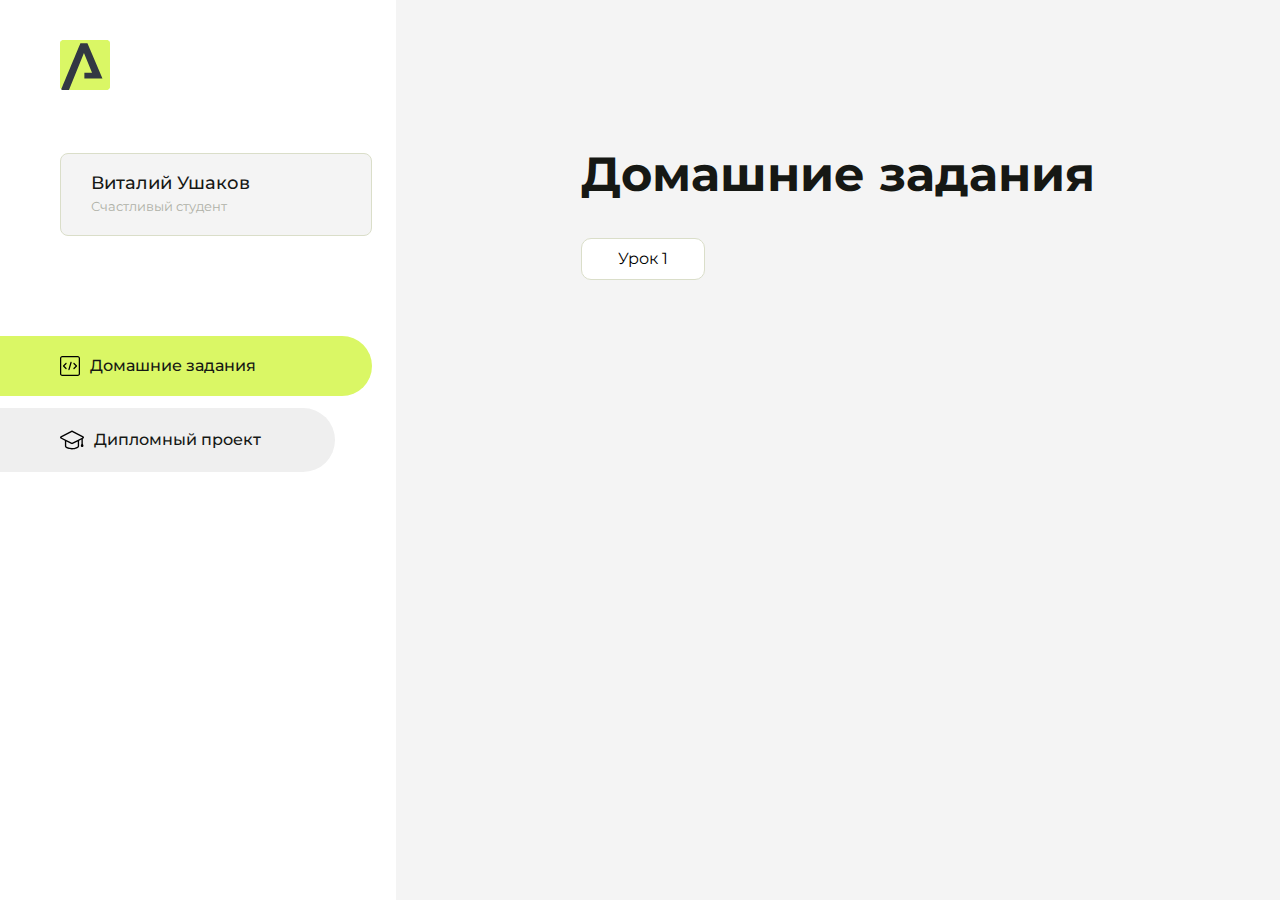
==== index.html @ c11577e5 "Add files via upload" ====
<!DOCTYPE html>
<html lang="en">
<head>
    <meta charset="UTF-8">
    <meta name="viewport" content="width=device-width, initial-scale=1.0">
    <title>Домашняя работа</title>
    <link rel="shortcut icon" href="src/logo.ico" type="image/x-icon">
    <link rel="preconnect" href="https://fonts.googleapis.com">
    <link rel="preconnect" href="https://fonts.gstatic.com" crossorigin>
    <link href="https://fonts.googleapis.com/css2?family=Montserrat:wght@400;500;700&family=Rubik:wght@500&display=swap"
          rel="stylesheet">
    <link rel="stylesheet" href="src/style.css">
</head>
<body id="body">
<div class="overlay" id="overlay"></div>
<div class="layout">
    <div class="burger" id="burger">
        <svg viewBox="0 0 24 24" fill="none" xmlns="http://www.w3.org/2000/svg">
            <g id="SVGRepo_bgCarrier" stroke-width="0"></g>
            <g id="SVGRepo_tracerCarrier" stroke-linecap="round" stroke-linejoin="round"></g>
            <g id="SVGRepo_iconCarrier">
                <path d="M4 18L20 18" stroke="#DAF765" stroke-width="2" stroke-linecap="round"></path>
                <path d="M4 12L20 12" stroke="#DAF765" stroke-width="2" stroke-linecap="round"></path>
                <path d="M4 6L20 6" stroke="#DAF765" stroke-width="2" stroke-linecap="round"></path>
            </g>
        </svg>
    </div>
    <aside class="sidebar" id="sidebar">
        <div class="sidebar__inner">
            <div class="logo">
                <svg width="50" height="50" viewBox="0 0 50 50" fill="none" xmlns="http://www.w3.org/2000/svg">
                    <g clip-path="url(#clip0_513_74730)">
                        <path d="M46.17 -0.257004H3.83C1.57281 -0.257004 -0.257 1.57281 -0.257 3.83V46.17C-0.257 48.4272 1.57281 50.257 3.83 50.257H46.17C48.4272 50.257 50.257 48.4272 50.257 46.17V3.83C50.257 1.57281 48.4272 -0.257004 46.17 -0.257004Z"
                              fill="#DAF765"/>
                        <path d="M24.375 38.4H42.461L27.441 3.1585H20.4355C20.4355 3.1585 6.7895 35.881 1.1945 49.294C2.015 50.0275 3.0945 50.257 3.6945 50.257H8.8445L23.954 13.07L32.0465 32.8285H24.375V38.4Z"
                              fill="#323843"/>
                    </g>
                    <defs>
                        <clipPath id="clip0_513_74730">
                            <rect width="50" height="50" fill="white"/>
                        </clipPath>
                    </defs>
                </svg>
            </div>
            <div class="sidebar__user">
                <div class="sidebar__name">Виталий Ушаков</div>
                <div class="sidebar__text">Счастливый студент</div>
            </div>
            <div class="sidebar__tabs">
                <div class="sidebar__item">
                    <button class="sidebar__button active" id="tasks">
                        <svg xmlns="http://www.w3.org/2000/svg" width="20" height="20" viewBox="0 0 20 20" fill="none">
                            <g clip-path="url(#clip0_704_74543)">
                                <path d="M17.7083 20H2.29167C1.0275 20 0 18.9725 0 17.7083V2.29167C0 1.0275 1.0275 0 2.29167 0H17.7083C18.9725 0 20 1.0275 20 2.29167V17.7083C20 18.9725 18.9725 20 17.7083 20ZM2.29167 1.25C1.7175 1.25 1.25 1.7175 1.25 2.29167V17.7083C1.25 18.2825 1.7175 18.75 2.29167 18.75H17.7083C18.2825 18.75 18.75 18.2825 18.75 17.7083V2.29167C18.75 1.7175 18.2825 1.25 17.7083 1.25H2.29167Z"
                                      fill="black"/>
                                <path d="M6.04167 13.125C5.88167 13.125 5.72167 13.0642 5.6 12.9417L3.1 10.4417C2.85583 10.1975 2.85583 9.80167 3.1 9.5575L5.6 7.0575C5.84417 6.81333 6.24 6.81333 6.48417 7.0575C6.72833 7.30167 6.72833 7.6975 6.48417 7.94167L4.42583 10L6.48417 12.0583C6.72833 12.3025 6.72833 12.6983 6.48417 12.9425C6.36167 13.0642 6.20167 13.125 6.04167 13.125Z"
                                      fill="black"/>
                                <path d="M8.95833 14.1667C8.9 14.1667 8.84 14.1583 8.78167 14.1417C8.45083 14.0442 8.26083 13.6967 8.35833 13.3658L10.4417 6.28251C10.5392 5.95084 10.8892 5.76417 11.2175 5.85917C11.5483 5.95667 11.7383 6.30417 11.6408 6.63501L9.5575 13.7183C9.47833 13.9908 9.22833 14.1667 8.95833 14.1667Z"
                                      fill="black"/>
                                <path d="M13.9583 13.125C13.7983 13.125 13.6383 13.0642 13.5167 12.9417C13.2725 12.6975 13.2725 12.3017 13.5167 12.0575L15.575 9.99916L13.5167 7.94083C13.2725 7.69666 13.2725 7.30083 13.5167 7.05666C13.7608 6.81249 14.1567 6.81249 14.4008 7.05666L16.9008 9.55666C17.145 9.80083 17.145 10.1967 16.9008 10.4408L14.4008 12.9408C14.2783 13.0642 14.1183 13.125 13.9583 13.125Z"
                                      fill="black"/>
                            </g>
                            <defs>
                                <clipPath id="clip0_704_74543">
                                    <rect width="20" height="20" fill="white"/>
                                </clipPath>
                            </defs>
                        </svg>
                        <span>Домашние задания</span></button>
                </div>
                <div class="sidebar__item">
                    <button class="sidebar__button" id="diplom">
                        <svg xmlns="http://www.w3.org/2000/svg" width="24" height="24" viewBox="0 0 24 24" fill="none">
                            <g clip-path="url(#clip0_704_74553)">
                                <path d="M23.2628 10.5971C23.7176 10.365 24 9.90375 24 9.39337C24 8.883 23.7176 8.42175 23.2628 8.18962L12.6135 2.75362C12.2291 2.55824 11.7705 2.55787 11.3854 2.75399L0.736875 8.19C0.282375 8.42175 0 8.883 0 9.39337C0 9.90375 0.282375 10.365 0.736875 10.5971L4.89038 12.7177V18.2074C4.89038 19.8154 8.412 21.393 12 21.393C15.5884 21.393 19.1096 19.815 19.1096 18.2074V12.7174L21.4609 11.517V15.8017L20.901 17.2305C20.7409 17.6389 20.7934 18.0994 21.0405 18.4616C21.2876 18.8246 21.6979 19.041 22.1366 19.041C22.5754 19.041 22.9852 18.8246 23.2324 18.462C23.4795 18.099 23.532 17.6385 23.3719 17.2301L22.8124 15.8021V10.827L23.2628 10.5971ZM17.7623 18.1721C17.6198 18.6375 15.3491 20.0419 12 20.0419C8.65088 20.0419 6.38025 18.6375 6.2415 18.2074V12.3037L6.23887 12.3019C6.23812 12.057 6.1065 11.8207 5.87325 11.7019L1.3515 9.39337L12 3.95737L22.6489 9.39337L12 14.8294L5.87325 11.7019C5.54063 11.5331 4.6695 11.6674 4.5 12C4.33012 12.3322 4.55813 12.5479 4.89038 12.7177L11.3857 16.0331C11.5781 16.1314 11.7889 16.1805 12 16.1805C12.2107 16.1805 12.4222 16.1314 12.6146 16.0331L17.7593 13.407L17.7623 18.1721Z"
                                      fill="black"/>
                            </g>
                            <defs>
                                <clipPath id="clip0_704_74553">
                                    <rect width="24" height="24" fill="white"/>
                                </clipPath>
                            </defs>
                        </svg>
                        <span>Дипломный проект</span></button>
                </div>
            </div>
        </div>

    </aside>
    <div class="content">
        <div class="container">
            <div class="content__block" id="tasksBlock">
                <div class="content__title">Домашние задания</div>
                <ul class="content__list">
                    <li class="content__list-item">
                        <a href="lesson1/index.html">Урок 1</a>
                    </li>
                </ul>
            </div>
            <div class="content__block hidden" id="diplomBlock">
                <div class="content__title">Дипломный проект</div>
                <div class="content__list-diplom">
                    <a href="ПАПКА-С-НОМЕРОМ-УРОКА">Ссылка на ДЗ</a>
                </div>
                <div class="content__decor">
                    <div class="content__decor-text">Давай проверим, чему ты научился!</div>
                    <div class="content__decor-img">
                        <img src="src/decor.png" alt="decor">
                    </div>
                </div>
            </div>
        </div>
    </div>
</div>
<script src="src/index.js"></script>
</body>
</html>
---- src/style.css ----
*{padding: 0;margin: 0;border: 0;}
*,*:before,*:after{-webkit-box-sizing: border-box;box-sizing: border-box;}
:focus,:active{outline: none;}
a:focus,a:active{outline: none;}
nav,footer,header,aside{display: block;}
html,body{
    height:100%;width:100%;
    font-size:100%;line-height:1;-ms-text-size-adjust:100%;-moz-text-size-adjust:100%;-webkit-text-size-adjust:100%;}
input,button,textarea{font-family:inherit;}
input::-ms-clear{display: none;}
button{cursor: pointer;}
button::-moz-focus-inner{padding:0;border:0;}
a,a:visited{text-decoration: none;}
a:hover{text-decoration: none;}
ul li{list-style: none;}
img{vertical-align: top;}
h1,h2,h3,h4,h5,h6{font-size:inherit;font-weight: inherit;}
a{color:inherit;}



body {
    font-family: "Montserrat",SansSerif;
    color: black;
}

body.overflow {
    overflow: hidden;
}



.layout {
    display: -webkit-box;
    display: -ms-flexbox;
    display: flex;
    min-height: 100vh;
}

.sidebar {
    padding: 40px 24px 40px 0;
    -ms-flex-negative: 0;
    flex-shrink: 0;
    background-color: white;
}



.content {
    -webkit-box-flex: 1;
    -ms-flex-positive: 1;
    flex-grow: 1;
    background-color: #F4F4F4;
}

.container {
    display: -webkit-box;
    display: -ms-flexbox;
    display: flex;
    -webkit-box-orient: vertical;
    -webkit-box-direction: normal;
    -ms-flex-direction: column;
    flex-direction: column;
    -webkit-box-pack: center;
    -ms-flex-pack: center;
    justify-content: center;
    -webkit-box-align: center;
    -ms-flex-align: center;
    align-items: center;
    padding: 150px 60px 80px 60px;
}


.logo {
    margin-left: 60px;
    margin-bottom: 60px;
}

.sidebar__user {
    background-color: #F4F4F4;
    padding: 20px 30px;
    margin-left: 60px;
    margin-bottom: 100px;
    border-radius: 8px;
    border: 1px solid #DADEC9;
}

.sidebar__name {
    color:#161814;
    font-size: 18px;
    font-weight: 500;
    margin-bottom: 6px;
}

.sidebar__text {
    color: #AFB1A7;
    font-size: 13px;
    font-weight: 400;
    line-height: 130%; /* 16.9px */
}

.sidebar__item {
    width: 372px;
}

.sidebar__button {
    display: -webkit-box;
    display: -ms-flexbox;
    display: flex;
    -webkit-box-align: center;
    -ms-flex-align: center;
    align-items: center;
    gap: 10px;
    padding: 20px 60px;
    margin-bottom: 12px;
    border-radius: 0px 100px 100px 0px;
    -webkit-transition: all .5s;
    -o-transition: all .5s;
    transition: all .5s;
    cursor: pointer;
    width: 90%;
    color:#161814;
    font-size: 16px;
    font-weight: 500;
}

.sidebar__button.active , .sidebar__button:hover {
    width: 100%;
    background-color: #DAF765;
}


.content__title {
    color: #161814;
    font-size: 48px;
    font-weight: 700;
    margin-bottom: 40px;
}

.content__list {
    display: -webkit-box;
    display: -ms-flexbox;
    display: flex;
    -webkit-box-align: center;
    -ms-flex-align: center;
    align-items: center;
    -ms-flex-wrap: wrap;
    flex-wrap: wrap;
    gap: 20px;
}



.content__list-item  {
    cursor: pointer;
    padding: 12px 18px;
    background-color: #fff;
    border-radius: 10px;
    border: 1px solid #DADEC9;
    -webkit-transition: all .3s;
    -o-transition: all .3s;
    transition: all .3s;
}

.content__list-item:hover,.content__list-diplom:hover {
    background-color: #AFB1A7;
}

li a {
    padding: 12px 18px;

}


.content__list-diplom {
    -webkit-transition: all .3s;
    -o-transition: all .3s;
    transition: all .3s;
    display: inline-block;
    padding: 12px 18px;
    background-color: #fff;
    border-radius: 10px;
    border: 1px solid #DADEC9;
}

.content__decor {
    display: -webkit-box;
    display: -ms-flexbox;
    display: flex;
    -webkit-box-align: center;
    -ms-flex-align: center;
    align-items: center;
}

.content__decor-text {
    color:#BEDD44;
    font-size: 36px;
    font-weight: 700;
    line-height: 110%; /* 39.6px */
}

.content__block {
    max-width: 1200px;
}

.content__block.hidden {
    display: none;
}

.content__decor-img img{
    width: 100%;
}

.burger {
    display: none;
    padding: 5px;
    position: fixed;
    top: 3%;
    right: 7%;
    width: 40px;
    height: 40px;
    background-color: #161814;
    border-radius: 50%;
    z-index: 10;
    border: 1px solid #DAF765;
}

@media (max-width: 768px) {
    .burger {
        display: block;
    }

    .sidebar {
        -webkit-transition: all .3s;
        -o-transition: all .3s;
        transition: all .3s;
        -webkit-transform: translateX(-100%);
        -ms-transform: translateX(-100%);
        transform: translateX(-100%);
        position: fixed;
        top: 0;
        left: 0;
        bottom: 0;
        z-index: 5;
    }

    .sidebar.show {
        -webkit-transform: translateX(0%);
        -ms-transform: translateX(0%);
        transform: translateX(0%);
    }

    .overlay {
        opacity: 0;
        pointer-events: none;
        -webkit-transition: all .3s;
        -o-transition: all .3s;
        transition: all .3s;
        position: absolute;
        top: 0;
        right: 0;
        left: 0;
        bottom: 0;
        z-index: 3;
        background-color: #000000e0;
    }

    .overlay.show {
        opacity: 1;
        pointer-events: all;
    }

    .container {
        padding: 40px 20px;
        min-height: 100%;
    }

    .content__decor {
        margin-top: 20px;
        -webkit-box-orient: vertical;
        -webkit-box-direction: normal;
        -ms-flex-direction: column;
        flex-direction: column;
    }
}

@media (max-width: 400px) {
    .sidebar__user {
        margin-left: 0;
    }
}
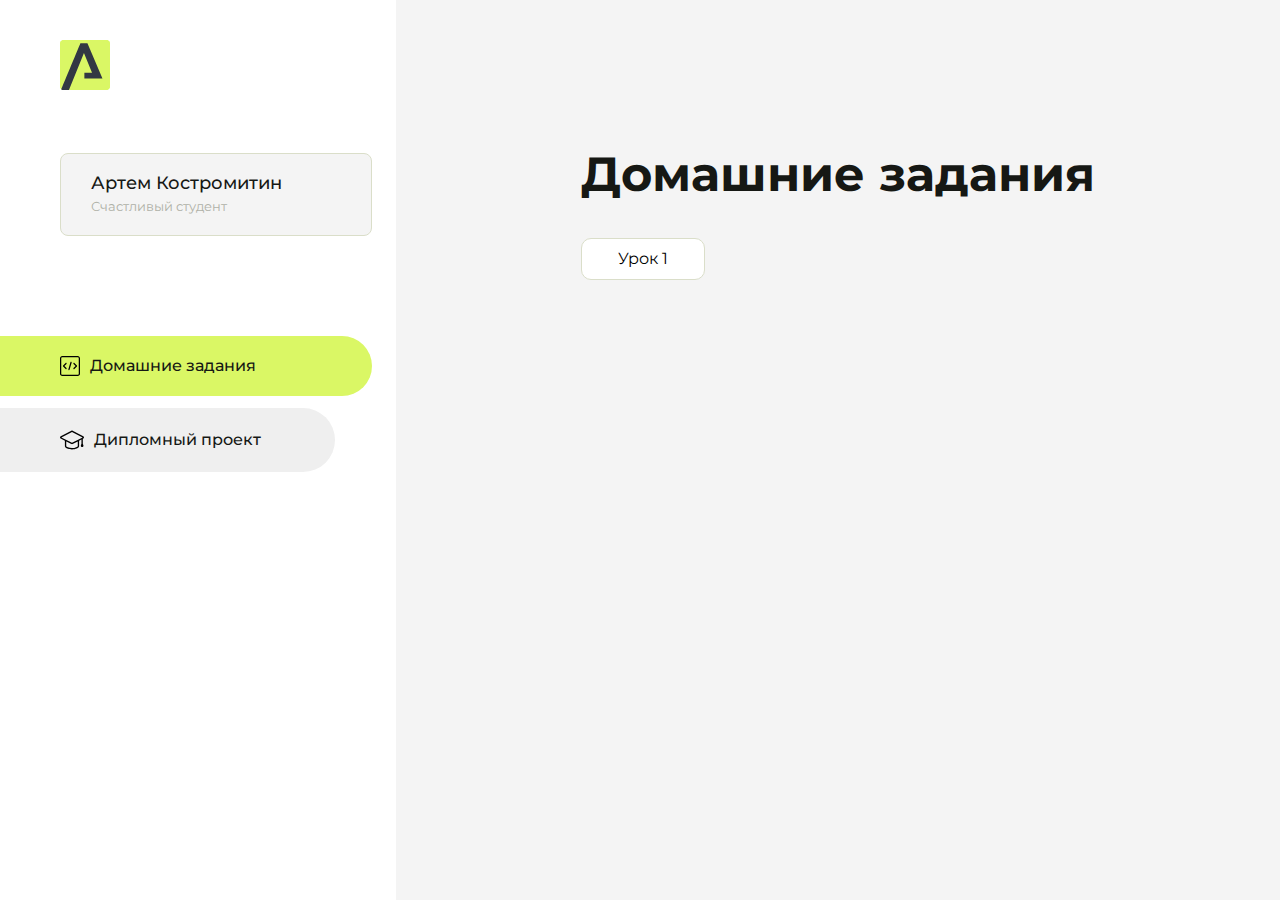
==== commit 8dd0675e: "Update index.html" ====
--- a/index.html
+++ b/index.html
@@ -43,7 +43,7 @@
                 </svg>
             </div>
             <div class="sidebar__user">
-                <div class="sidebar__name">Виталий Ушаков</div>
+                <div class="sidebar__name">Артем Костромитин</div>
                 <div class="sidebar__text">Счастливый студент</div>
             </div>
             <div class="sidebar__tabs">
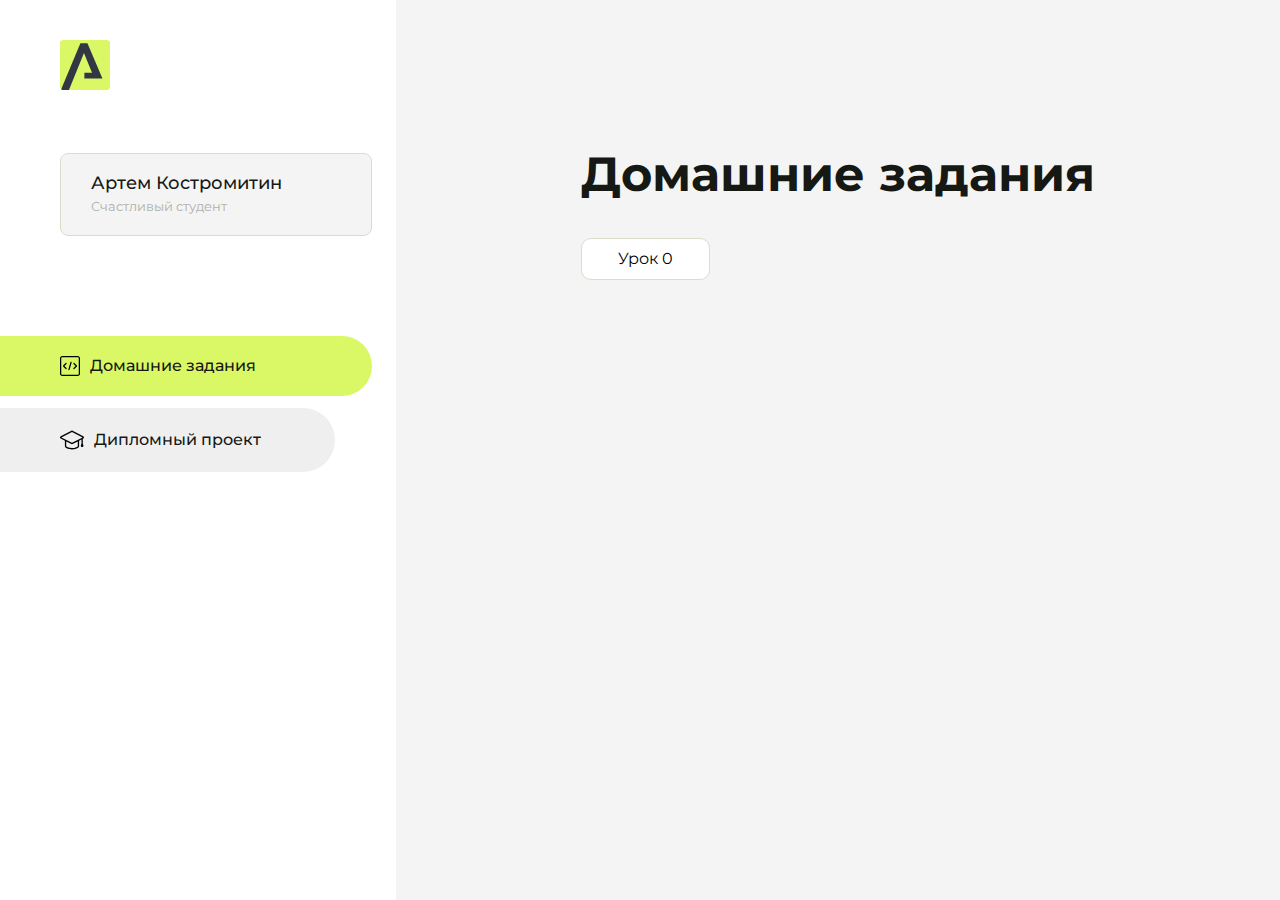
==== commit 8cff29f0: "Update index.html" ====
--- a/index.html
+++ b/index.html
@@ -93,7 +93,7 @@
                 <div class="content__title">Домашние задания</div>
                 <ul class="content__list">
                     <li class="content__list-item">
-                        <a href="lesson1/index.html">Урок 1</a>
+                        <a href="lesson1/index.html">Урок 0</a>
                     </li>
                 </ul>
             </div>
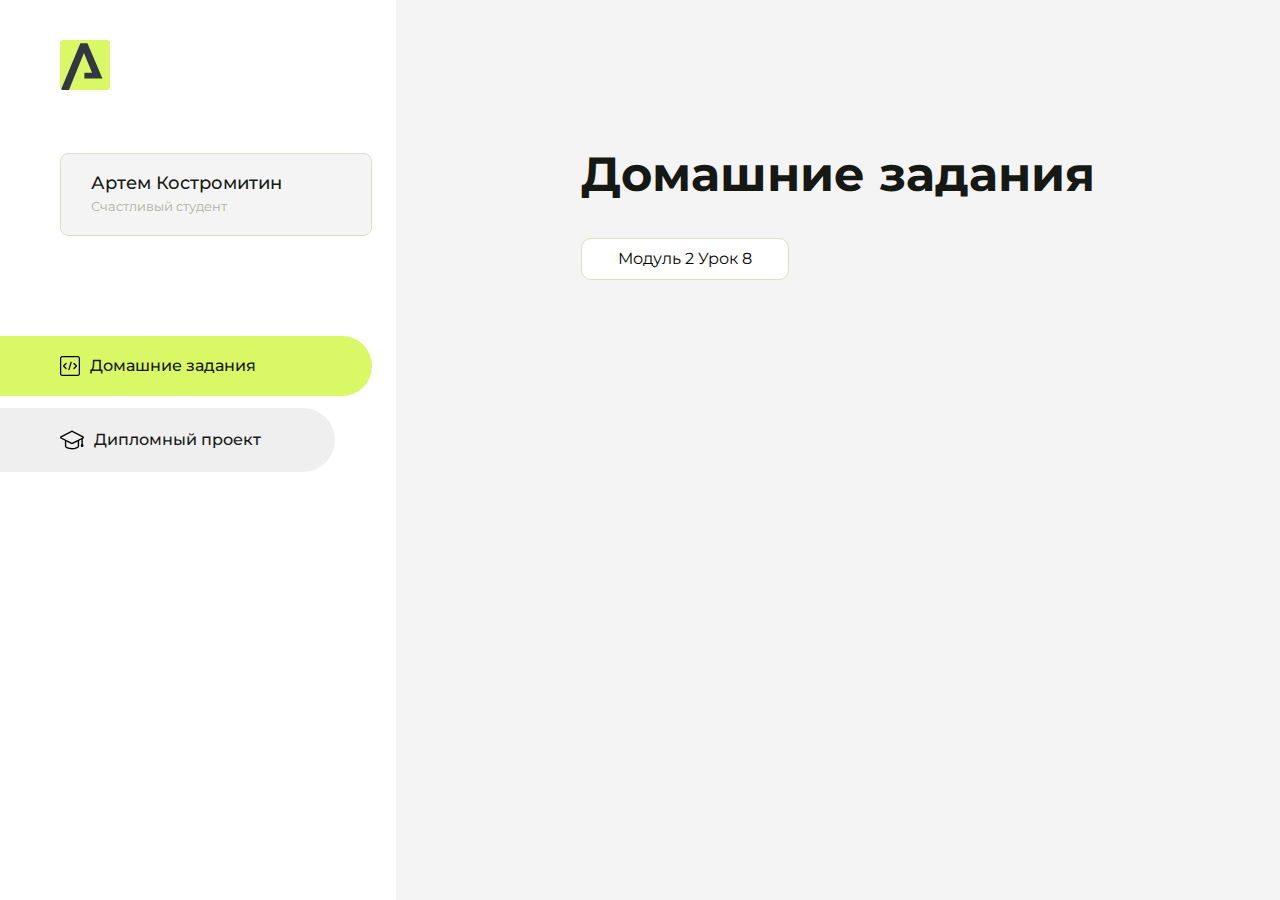
==== commit eb065843: "Update index.html" ====
--- a/index.html
+++ b/index.html
@@ -93,7 +93,8 @@
                 <div class="content__title">Домашние задания</div>
                 <ul class="content__list">
                     <li class="content__list-item">
-                        <a href="lesson1/index.html">Урок 0</a>
+                        <a href="m2l8/index.html">Модуль 2
+                            Урок 8</a>
                     </li>
                 </ul>
             </div>
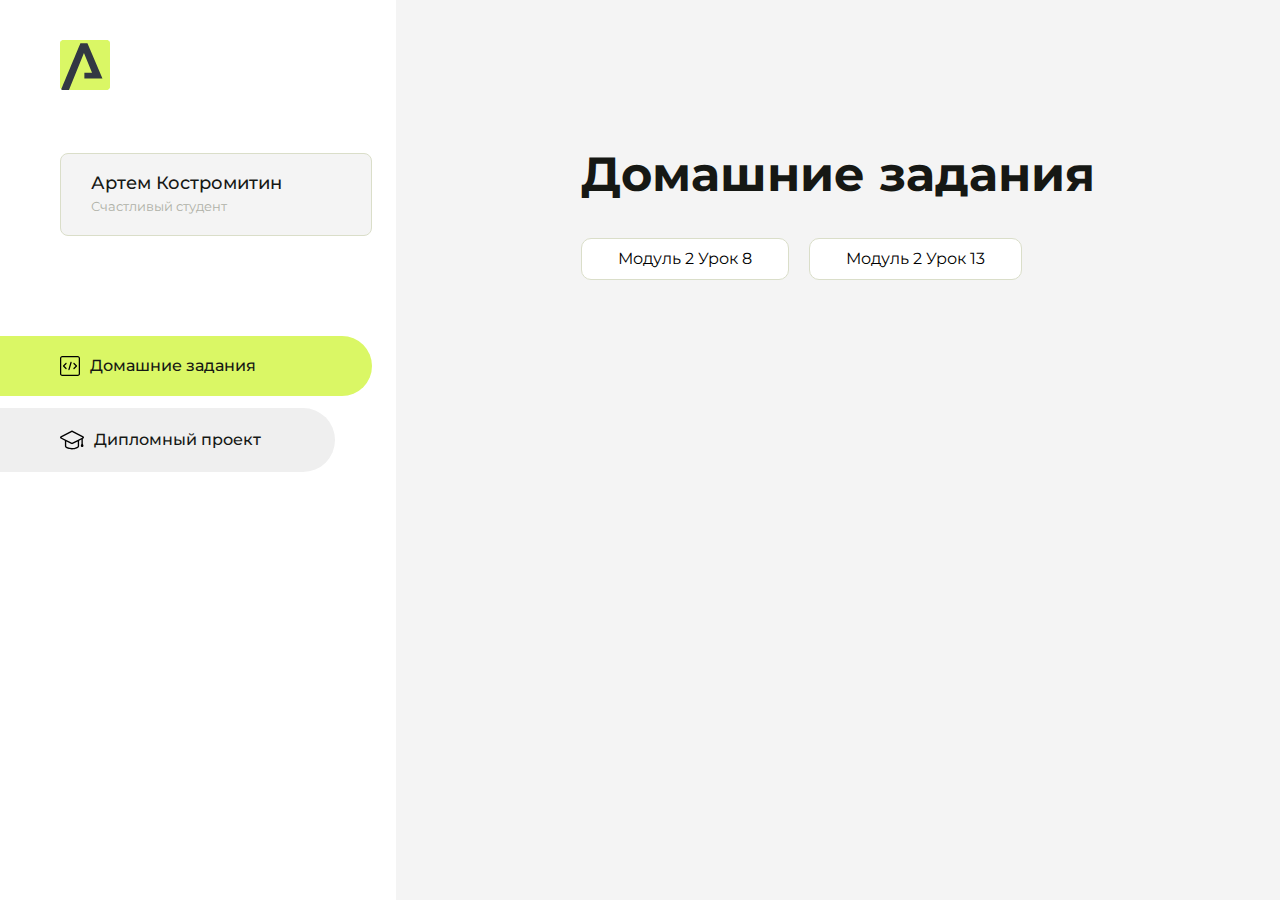
==== commit 36438092: "Update index.html" ====
--- a/index.html
+++ b/index.html
@@ -93,8 +93,10 @@
                 <div class="content__title">Домашние задания</div>
                 <ul class="content__list">
                     <li class="content__list-item">
-                        <a href="m2l8/index.html">Модуль 2
-                            Урок 8</a>
+                        <a href="m2l8/index.html">Модуль 2 Урок 8</a>
+                    </li>
+                    <li class="content__list-item">
+                        <a href="m2l13/index.html">Модуль 2 Урок 13</a>
                     </li>
                 </ul>
             </div>
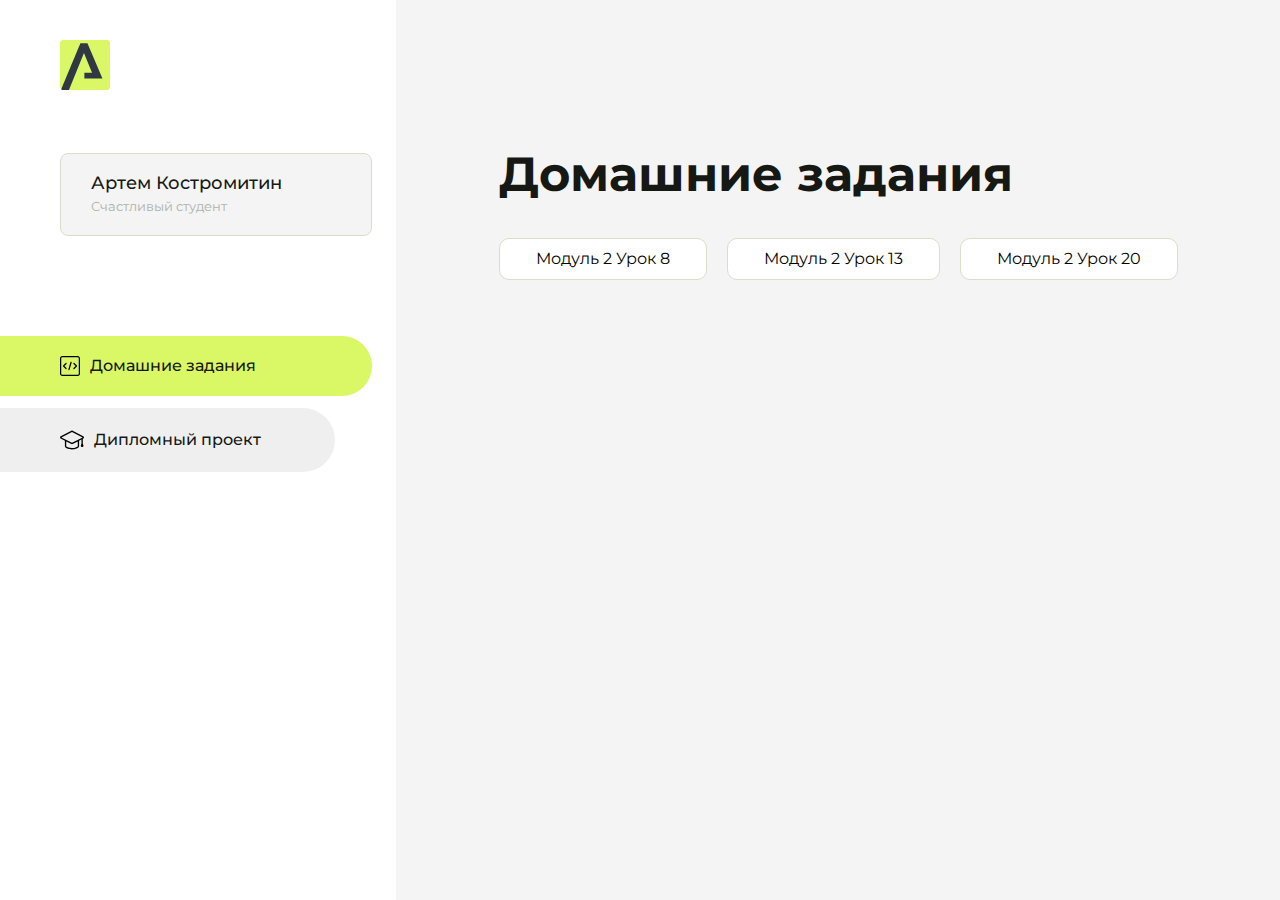
==== commit 336cb699: "Update index.html" ====
--- a/index.html
+++ b/index.html
@@ -98,6 +98,9 @@
                     <li class="content__list-item">
                         <a href="m2l13/index.html">Модуль 2 Урок 13</a>
                     </li>
+                    <li class="content__list-item">
+                        <a href="m2l20/index.html">Модуль 2 Урок 20</a>
+                    </li>
                 </ul>
             </div>
             <div class="content__block hidden" id="diplomBlock">
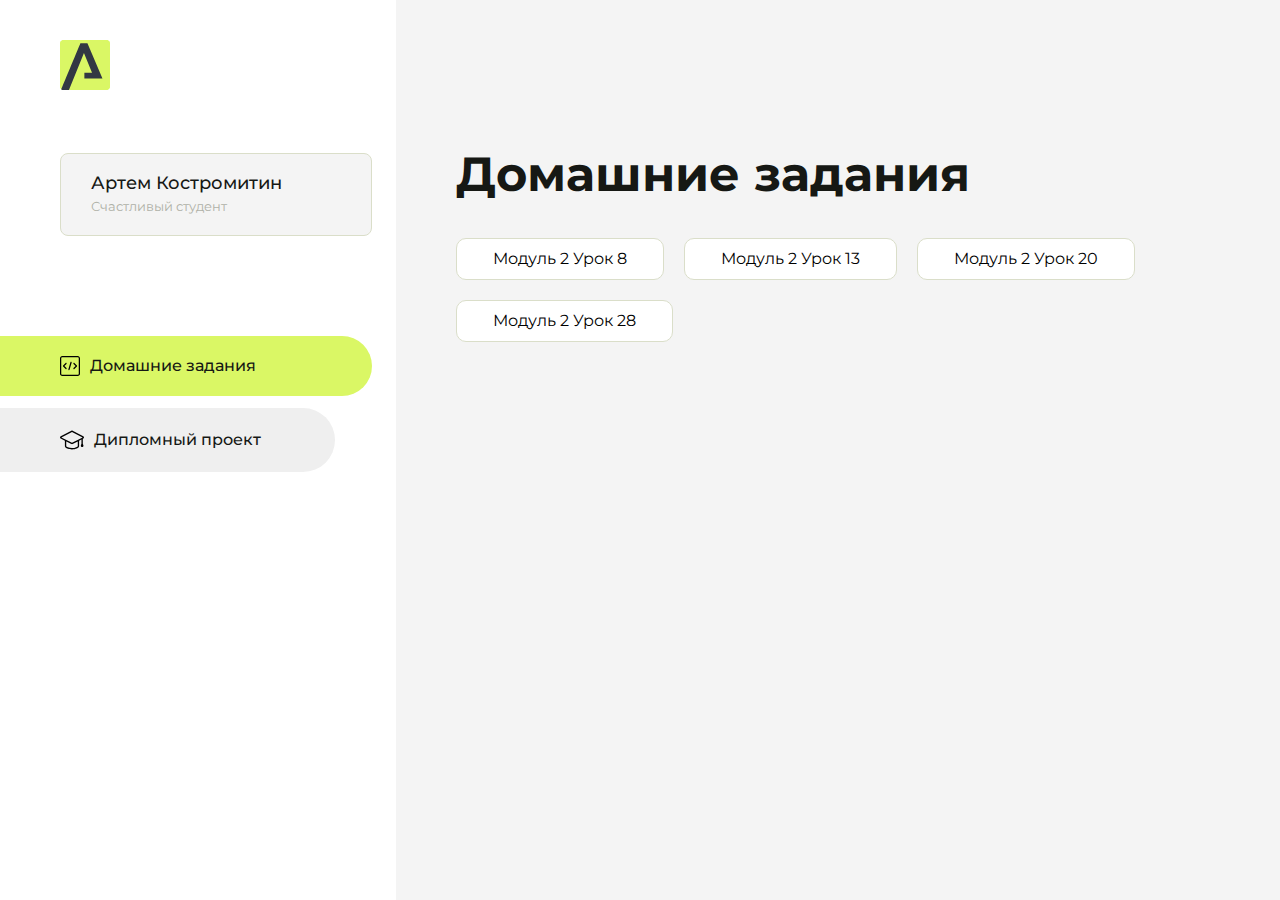
==== commit 5cd24038: "Update index.html" ====
--- a/index.html
+++ b/index.html
@@ -101,6 +101,9 @@
                     <li class="content__list-item">
                         <a href="m2l20/index.html">Модуль 2 Урок 20</a>
                     </li>
+                    <li class="content__list-item">
+                        <a href="m2l28/index.html">Модуль 2 Урок 28</a>
+                    </li>
                 </ul>
             </div>
             <div class="content__block hidden" id="diplomBlock">
